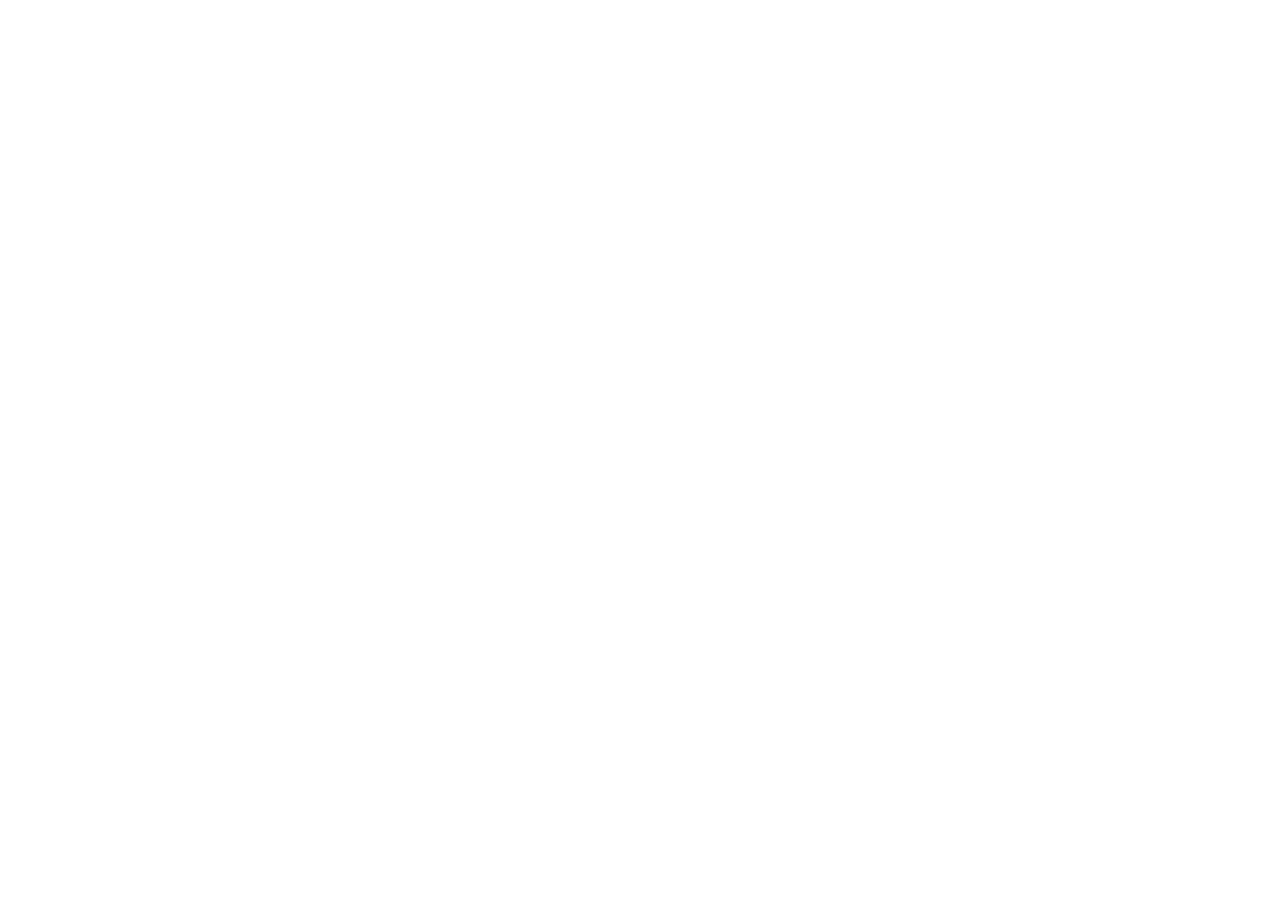
==== index.html @ 364d521e "Rename Index.html to index.html" ====
<!DOCTYPE html>
<html lang="ja">
<head>
    <meta charset="UTF-8">
    <meta http-equiv="X-UA-Compatible" content="IE=edge">
    <meta name="viewport" content="width=device-width, initial-scale=1.0">
    <title>KyUno Introduction | Home</title>
    <link rel="stylesheet" type="text/css" href="./Contents/CSS/Style.css">
    <link rel="stylesheet" type="text/css" href="./Contents/CSS/reset.css">
</head>
<body>
    <header>
    </header>
    <main>
        <article>
        </article>
        <link href="https://fonts.googleapis.com/css?family=Raleway:400,300,600,800,900" rel="stylesheet" type="text/css">
        <div id="container"></div>
    </main>
    <footer>

    </footer>
    <script src="https://code.jquery.com/jquery-3.4.1.min.js" integrity="sha256-CSXorXvZcTkaix6Yvo6HppcZGetbYMGWSFlBw8HfCJo=" crossorigin="anonymous"></script>
    <script src="https://rawgit.com/kimmobrunfeldt/progressbar.js/master/dist/progressbar.min.js"></script>
    <script src="./Contents/Scripts/Index.js"></script>
</body>
</html>
---- Contents/CSS/Style.css ----
main {
    height: 100%;
}

#container {
    margin: 0 auto;
    width: 200px;
    height: 200px;
    position: relative;
  }
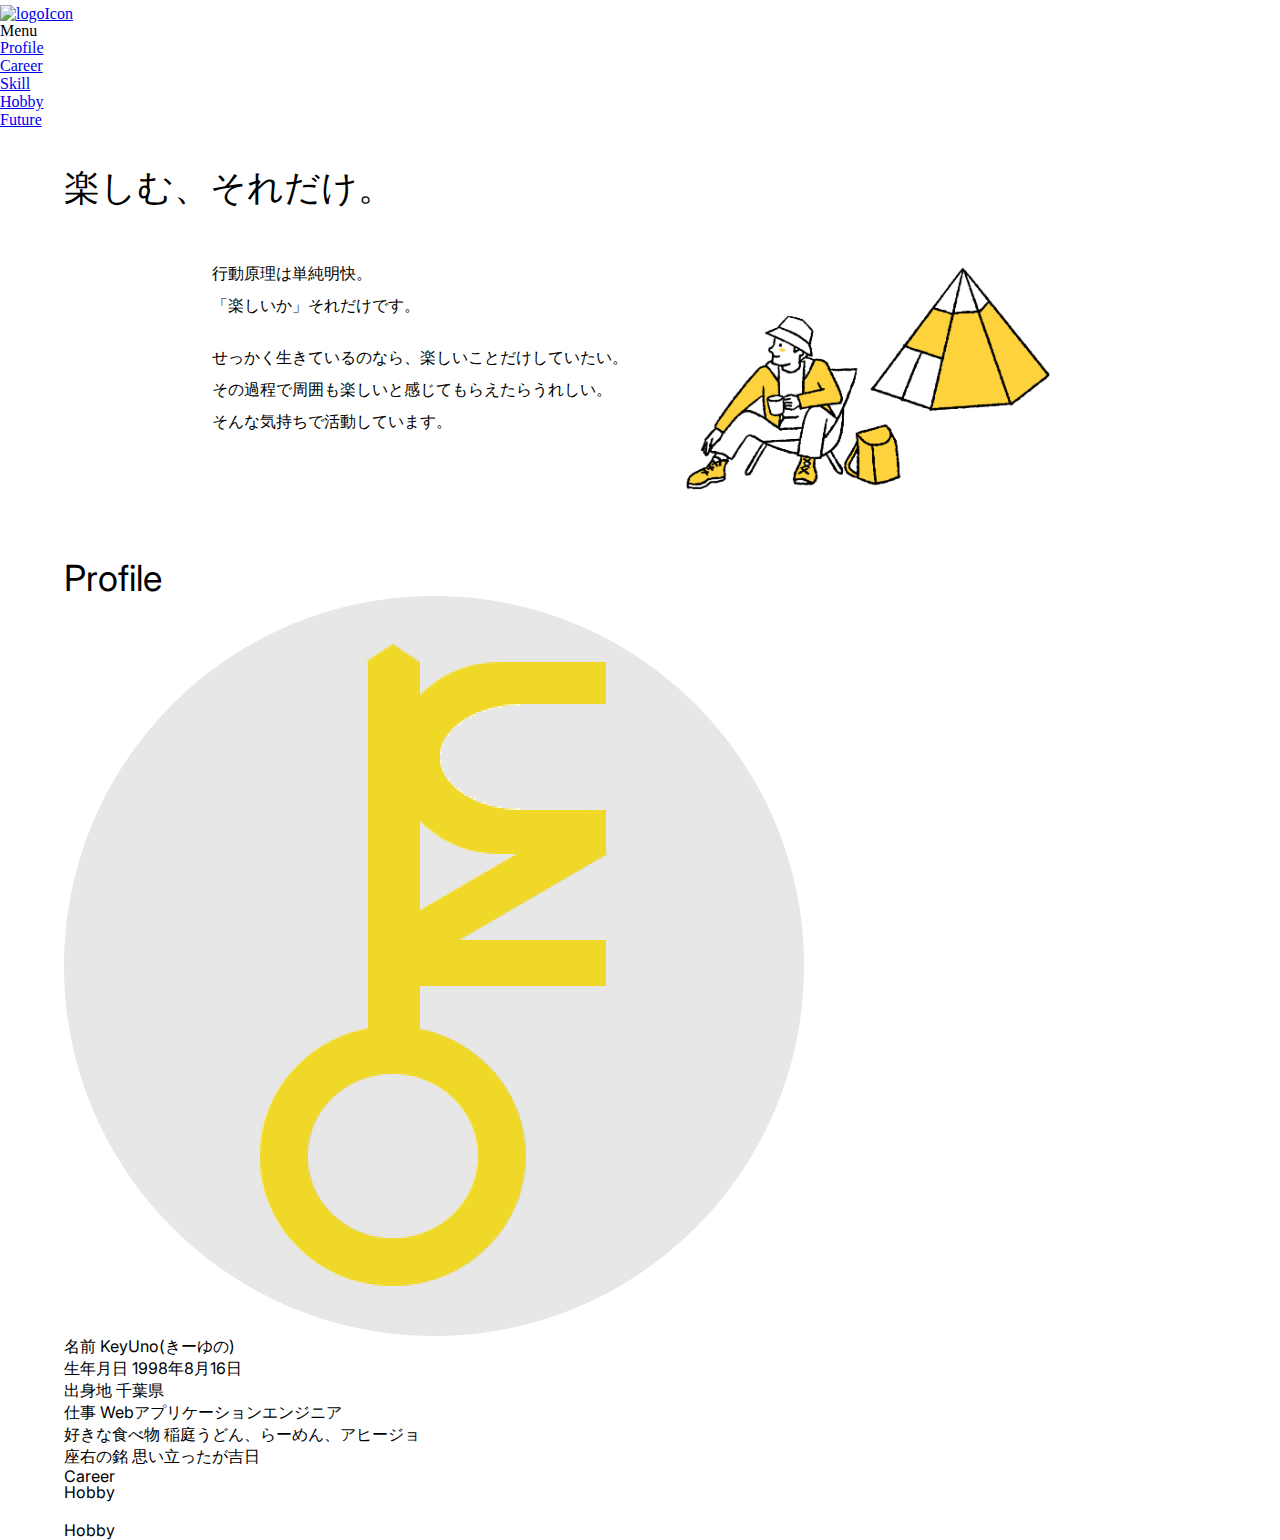
==== commit 3f35bd1f: "トップコンテンツの追加" ====
--- a/index.html
+++ b/index.html
@@ -1,27 +1,101 @@
 <!DOCTYPE html>
 <html lang="ja">
-<head>
-    <meta charset="UTF-8">
-    <meta http-equiv="X-UA-Compatible" content="IE=edge">
-    <meta name="viewport" content="width=device-width, initial-scale=1.0">
-    <title>KyUno Introduction | Home</title>
-    <link rel="stylesheet" type="text/css" href="./Contents/CSS/Style.css">
-    <link rel="stylesheet" type="text/css" href="./Contents/CSS/reset.css">
-</head>
-<body>
+  <head>
+    <meta charset="UTF-8" />
+    <meta http-equiv="X-UA-Compatible" content="IE=edge" />
+    <meta name="viewport" content="width=device-width, initial-scale=1.0" />
+    <title>KyUno Introduction</title>
+    <link rel="stylesheet" type="text/css" href="./Contents/CSS/Style.css" />
+    <link rel="stylesheet" type="text/css" href="./Contents/CSS/reset.css" />
+    <link rel="stylesheet" type="text/css" href="./Contents/CSS/Index.css" />
+    <link rel="preconnect" href="https://fonts.googleapis.com" />
+    <link rel="preconnect" href="https://fonts.gstatic.com" crossorigin />
+    <link
+      href="https://fonts.googleapis.com/css2?family=Yesteryear&display=swap"
+      rel="stylesheet"
+    />
+    <link
+      href="https://fonts.googleapis.com/css2?family=Inter:wght@100..900&family=Yesteryear&display=swap"
+      rel="stylesheet"
+    />
+  </head>
+  <body>
     <header>
+      <a href="./index.html">
+        <img src="" alt="logoIcon" />
+      </a>
+      <nav>
+        <h2>Menu</h2>
+        <ul>
+          <li>
+            <a href="./Profile.html">Profile</a>
+          </li>
+          <li>
+            <a href="./Career.html">Career</a>
+          </li>
+          <li>
+            <a href="./Skill.html">Skill</a>
+          </li>
+          <li>
+            <a href="./Hobby.html">Hobby</a>
+          </li>
+          <li>
+            <a href="./Future.html">Future</a>
+          </li>
+        </ul>
+      </nav>
     </header>
     <main>
-        <article>
-        </article>
-        <link href="https://fonts.googleapis.com/css?family=Raleway:400,300,600,800,900" rel="stylesheet" type="text/css">
-        <div id="container"></div>
+      <article>
+        <section class="container">
+          <h2 class="text-title top__title">楽しむ、それだけ。</h2>
+          <div class="top__content">
+            <div class="top__content-textarea">
+              <p class="text-body top__content-textarea-text">
+                行動原理は単純明快。<br />
+                「楽しいか」それだけです。
+              </p>
+              <p class="text-body top__content-textarea-text">
+                せっかく生きているのなら、楽しいことだけしていたい。<br />
+                その過程で周囲も楽しいと感じてもらえたらうれしい。<br />
+                そんな気持ちで活動しています。
+              </p>
+            </div>
+            <img
+              src="./Contents/Images/image-camp.png"
+              alt=""
+              class="top__content-imagearea"
+            />
+          </div>
+        </section>
+        <section class="container">
+          <h2 class="text-title">Profile</h2>
+          <div>
+            <div class="profile__image">
+              <img src="./Contents/Images/icon.png" alt="" />
+            </div>
+            <div class="profile__list">
+              <ul>
+                <li>名前 KeyUno(きーゆの)</li>
+                <li>生年月日 1998年8月16日</li>
+                <li>出身地 千葉県</li>
+                <li>仕事 Webアプリケーションエンジニア</li>
+                <li>好きな食べ物 稲庭うどん、らーめん、アヒージョ</li>
+                <li>座右の銘 思い立ったが吉日</li>
+              </ul>
+            </div>
+          </div>
+        </section>
+        <section>
+          <h2>Career</h2>
+        </section>
+        <section>
+          <h2>Hobby</h2>
+          <img src="" alt="" />
+          <p>Hobby</p>
+        </section>
+      </article>
     </main>
-    <footer>
-
-    </footer>
-    <script src="https://code.jquery.com/jquery-3.4.1.min.js" integrity="sha256-CSXorXvZcTkaix6Yvo6HppcZGetbYMGWSFlBw8HfCJo=" crossorigin="anonymous"></script>
-    <script src="https://rawgit.com/kimmobrunfeldt/progressbar.js/master/dist/progressbar.min.js"></script>
-    <script src="./Contents/Scripts/Index.js"></script>
-</body>
+    <footer></footer>
+  </body>
 </html>
--- a/Contents/CSS/Style.css
+++ b/Contents/CSS/Style.css
@@ -1,10 +1,39 @@
+@import 'https://fonts.googleapis.com/css?family=Goldman';
+
 main {
     height: 100%;
+    font-family: 'Inter', sans-serif;
+
+    width: 95%;
+    margin: 0 auto;
+
+    @media screen and (min-width: 600px) {
+        width: 90%;
+        margin: 0 auto;
+    }
+    
+    @media screen and (min-width: 1025px) {
+        width: 90%;
+        margin: 0 auto;
+    }
 }
 
-#container {
-    margin: 0 auto;
-    width: 200px;
-    height: 200px;
-    position: relative;
-  }+.container {
+    margin-top: 40px;
+}
+
+.text-title {
+    font-size: 24px;
+    @media screen and (min-width: 600px) {
+        font-size: 36px;
+    }
+}
+
+.text-body {
+    font-size: 14px;
+    line-height: 1.6rem;
+    @media screen and (min-width: 600px) {
+        font-size: 16px;
+        line-height: 2rem;
+    }
+}--- a/Contents/CSS/Index.css
+++ b/Contents/CSS/Index.css
@@ -0,0 +1,22 @@
+.top__title {
+
+}
+
+.top__content {
+    display: flex;
+    justify-content: center;
+    gap: 40px;
+
+    margin-top: 28px;
+    @media screen and (min-width: 600px) {
+        margin-top: 32px;
+    }
+}
+
+.top__content-textarea-text {
+    margin-top: 20px;
+}
+
+.top__content-imagearea {
+    max-width: 400px;
+}